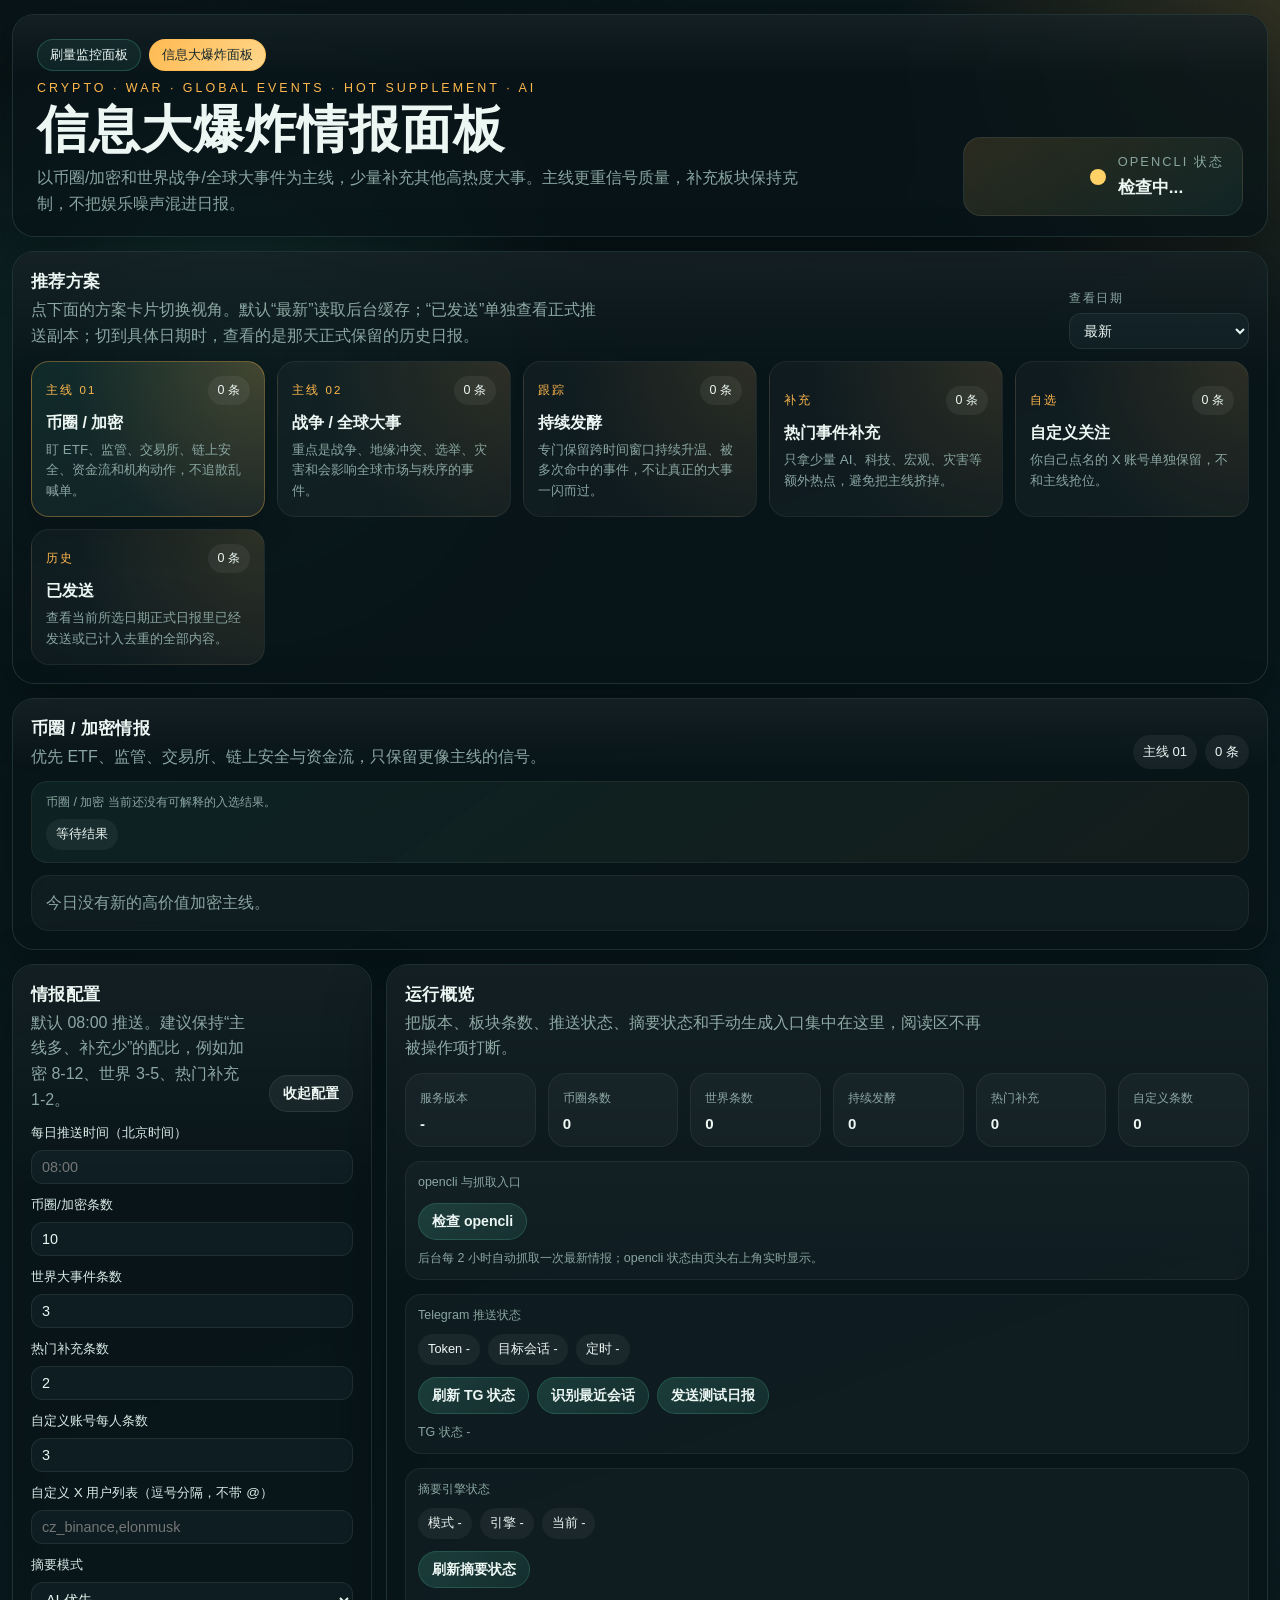
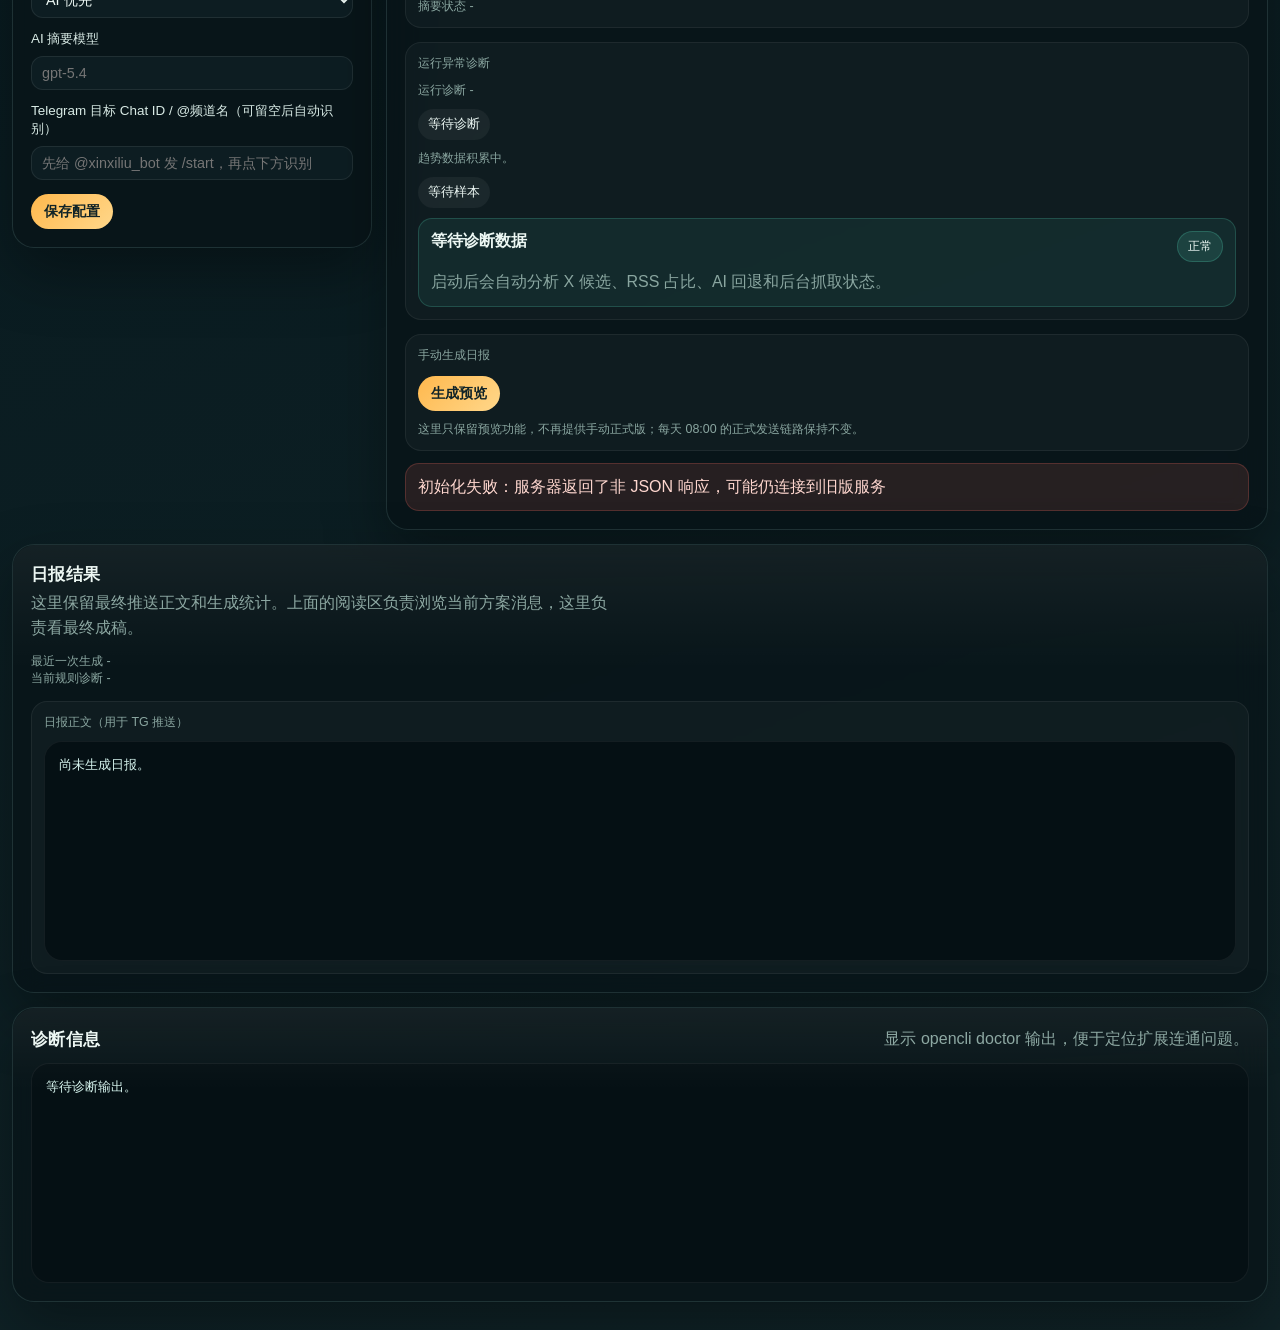
==== ui/x.html @ c11e809a "feat: ship intel briefing platform and release workflow" ====
<!DOCTYPE html>
<html lang="zh-CN">
<head>
  <meta charset="utf-8">
  <meta name="viewport" content="width=device-width, initial-scale=1">
  <title>信息大爆炸情报面板</title>
  <link rel="stylesheet" href="/ui/styles.css?v=20260330-44">
</head>
<body class="intel-page">
  <div class="page-shell">
    <header class="hero panel">
      <div>
        <div class="page-switch">
          <a class="switch-link" href="/">刷量监控面板</a>
          <a class="switch-link active" href="/x">信息大爆炸面板</a>
        </div>
        <p class="eyebrow">Crypto · War · Global Events · Hot Supplement · AI</p>
        <h1>信息大爆炸情报面板</h1>
        <p class="hero-copy">
          以币圈/加密和世界战争/全球大事件为主线，少量补充其他高热度大事。主线更重信号质量，补充板块保持克制，不把娱乐噪声混进日报。
        </p>
      </div>
      <div class="hero-status">
        <div class="status-pulse" id="xStatusDot"></div>
        <div>
          <div class="status-label">opencli 状态</div>
          <div class="status-value" id="xStatusText">检查中...</div>
        </div>
      </div>
    </header>

    <section class="panel intel-strategy-panel">
      <div class="section-head">
        <div class="section-title-wrap">
          <h2>推荐方案</h2>
          <p>点下面的方案卡片切换视角。默认“最新”读取后台缓存；“已发送”单独查看正式推送副本；切到具体日期时，查看的是那天正式保留的历史日报。</p>
        </div>
        <label class="intel-date-picker">
          <span>查看日期</span>
          <select id="digestDateSelect">
            <option value="">最新</option>
          </select>
        </label>
      </div>
      <div class="intel-strategy-grid" id="intelStrategyGrid">
        <button type="button" class="intel-strategy-card" data-intel-lane-card="crypto" aria-pressed="false">
          <div class="intel-strategy-card-head">
            <span class="intel-strategy-kicker">主线 01</span>
            <span class="intel-strategy-count" data-intel-lane-count="crypto">0 条</span>
          </div>
          <h3>币圈 / 加密</h3>
          <p>盯 ETF、监管、交易所、链上安全、资金流和机构动作，不追散乱喊单。</p>
        </button>
        <button type="button" class="intel-strategy-card" data-intel-lane-card="world" aria-pressed="false">
          <div class="intel-strategy-card-head">
            <span class="intel-strategy-kicker">主线 02</span>
            <span class="intel-strategy-count" data-intel-lane-count="world">0 条</span>
          </div>
          <h3>战争 / 全球大事</h3>
          <p>重点是战争、地缘冲突、选举、灾害和会影响全球市场与秩序的事件。</p>
        </button>
        <button type="button" class="intel-strategy-card" data-intel-lane-card="persistent" aria-pressed="false">
          <div class="intel-strategy-card-head">
            <span class="intel-strategy-kicker">跟踪</span>
            <span class="intel-strategy-count" data-intel-lane-count="persistent">0 条</span>
          </div>
          <h3>持续发酵</h3>
          <p>专门保留跨时间窗口持续升温、被多次命中的事件，不让真正的大事一闪而过。</p>
        </button>
        <button type="button" class="intel-strategy-card" data-intel-lane-card="hot" aria-pressed="false">
          <div class="intel-strategy-card-head">
            <span class="intel-strategy-kicker">补充</span>
            <span class="intel-strategy-count" data-intel-lane-count="hot">0 条</span>
          </div>
          <h3>热门事件补充</h3>
          <p>只拿少量 AI、科技、宏观、灾害等额外热点，避免把主线挤掉。</p>
        </button>
        <button type="button" class="intel-strategy-card" data-intel-lane-card="custom" aria-pressed="false">
          <div class="intel-strategy-card-head">
            <span class="intel-strategy-kicker">自选</span>
            <span class="intel-strategy-count" data-intel-lane-count="custom">0 条</span>
          </div>
          <h3>自定义关注</h3>
          <p>你自己点名的 X 账号单独保留，不和主线抢位。</p>
        </button>
        <button type="button" class="intel-strategy-card" data-intel-lane-card="sent" aria-pressed="false">
          <div class="intel-strategy-card-head">
            <span class="intel-strategy-kicker">历史</span>
            <span class="intel-strategy-count" data-intel-lane-count="sent">0 条</span>
          </div>
          <h3>已发送</h3>
          <p>查看当前所选日期正式日报里已经发送或已计入去重的全部内容。</p>
        </button>
      </div>
    </section>

    <section class="panel intel-focus-panel">
      <div class="section-head">
        <div class="section-title-wrap">
          <h2 id="focusLaneTitle">币圈 / 加密情报</h2>
          <p id="focusLaneDescription">切换上方方案卡片后，这里只显示对应板块的消息。</p>
        </div>
        <div class="headline-meta">
          <span id="focusLaneKicker">主线 01</span>
          <span id="focusLaneCount">0 条</span>
        </div>
      </div>
      <div class="intel-lane-diagnostics">
        <div class="summary-label" id="focusLaneSignalText">当前板块诊断 -</div>
        <div class="evidence-strip" id="focusLaneSignalChips">
          <span class="evidence-chip">等待数据</span>
        </div>
      </div>
      <div class="x-focused-list" id="xFocusedList">
        <article class="empty-card">尚无结果。点击“生成预览”开始。</article>
      </div>
    </section>

    <main class="x-dashboard intel-layout" id="intelLayout" data-config-collapsed="false">
      <section class="panel control-panel intel-config-panel" id="intelConfigPanel" data-collapsed="false">
        <div class="section-head">
          <div class="section-title-wrap">
            <h2>情报配置</h2>
            <p>默认 08:00 推送。建议保持“主线多、补充少”的配比，例如加密 8-12、世界 3-5、热门补充 1-2。</p>
          </div>
          <button type="button" class="btn btn-ghost intel-config-toggle" id="intelConfigToggle">收起配置</button>
        </div>

        <div class="intel-config-collapsed-copy" id="intelConfigCollapsedCopy" hidden>
          配置面板已隐藏。点击右上角重新展开。
        </div>

        <div class="intel-config-body" id="intelConfigBody">
          <form id="configForm" class="config-grid">
            <label>
              <span>每日推送时间（北京时间）</span>
              <input type="text" id="dailyTime" placeholder="08:00" autocomplete="off">
            </label>

            <label>
              <span>币圈/加密条数</span>
              <input type="number" id="cryptoLimit" min="1" max="30" step="1" value="10">
            </label>

            <label>
              <span>世界大事件条数</span>
              <input type="number" id="worldLimit" min="1" max="20" step="1" value="3">
            </label>

            <label>
              <span>热门补充条数</span>
              <input type="number" id="hotLimit" min="0" max="8" step="1" value="2">
            </label>

            <label>
              <span>自定义账号每人条数</span>
              <input type="number" id="customUserLimit" min="1" max="10" step="1" value="3">
            </label>

            <label>
              <span>自定义 X 用户列表（逗号分隔，不带 @）</span>
              <input type="text" id="customUsers" placeholder="cz_binance,elonmusk" autocomplete="off">
            </label>

            <label>
              <span>摘要模式</span>
              <select id="summaryMode">
                <option value="ai_first">AI 优先</option>
                <option value="fallback_only">仅规则回退</option>
              </select>
            </label>

            <label>
              <span>AI 摘要模型</span>
              <input type="text" id="summaryModel" placeholder="gpt-5.4" autocomplete="off">
            </label>

            <label>
              <span>Telegram 目标 Chat ID / @频道名（可留空后自动识别）</span>
              <input type="text" id="telegramChatId" placeholder="先给 @xinxiliu_bot 发 /start，再点下方识别" autocomplete="off">
            </label>

            <div class="action-row">
              <button type="submit" class="btn btn-primary" id="saveConfigButton">保存配置</button>
            </div>
          </form>
        </div>
      </section>

      <section class="panel summary-panel intel-ops-panel">
        <div class="section-head">
          <div class="section-title-wrap">
            <h2>运行概览</h2>
            <p>把版本、板块条数、推送状态、摘要状态和手动生成入口集中在这里，阅读区不再被操作项打断。</p>
          </div>
        </div>

        <div class="summary-grid compact">
          <article class="summary-card compact">
            <span class="summary-label">服务版本</span>
            <strong id="xServiceVersion">-</strong>
          </article>
          <article class="summary-card compact">
            <span class="summary-label">币圈条数</span>
            <strong id="summaryCryptoCount">0</strong>
          </article>
          <article class="summary-card compact">
            <span class="summary-label">世界条数</span>
            <strong id="summaryWorldCount">0</strong>
          </article>
          <article class="summary-card compact">
            <span class="summary-label">持续发酵</span>
            <strong id="summaryPersistentCount">0</strong>
          </article>
          <article class="summary-card compact">
            <span class="summary-label">热门补充</span>
            <strong id="summaryHotCount">0</strong>
          </article>
          <article class="summary-card compact">
            <span class="summary-label">自定义条数</span>
            <strong id="summaryCustomCount">0</strong>
          </article>
        </div>

        <div class="runtime-manage">
          <div class="summary-label">opencli 与抓取入口</div>
          <div class="action-row">
            <button type="button" class="btn btn-secondary" id="xCheckButton">检查 opencli</button>
          </div>
          <div class="summary-label">后台每 2 小时自动抓取一次最新情报；opencli 状态由页头右上角实时显示。</div>
        </div>

        <div class="runtime-manage">
          <div class="summary-label">Telegram 推送状态</div>
          <div class="evidence-strip">
            <span class="evidence-chip" id="telegramTokenStatus">Token -</span>
            <span class="evidence-chip" id="telegramChatStatus">目标会话 -</span>
            <span class="evidence-chip" id="telegramScheduleStatus">定时 -</span>
          </div>
          <div class="action-row">
            <button type="button" class="btn btn-secondary" id="telegramRefreshButton">刷新 TG 状态</button>
            <button type="button" class="btn btn-secondary" id="telegramResolveButton">识别最近会话</button>
            <button type="button" class="btn btn-secondary" id="telegramTestButton">发送测试日报</button>
            <button type="button" class="btn btn-secondary" id="telegramPendingConfirmButton" hidden>确认已发送</button>
            <button type="button" class="btn btn-secondary" id="telegramPendingClearButton" hidden>清除待确认</button>
          </div>
          <div class="summary-label" id="telegramStatusText">TG 状态 -</div>
        </div>

        <div class="runtime-manage">
          <div class="summary-label">摘要引擎状态</div>
          <div class="evidence-strip">
            <span class="evidence-chip" id="summaryModeStatus">模式 -</span>
            <span class="evidence-chip" id="summaryProviderStatus">引擎 -</span>
            <span class="evidence-chip" id="summaryRuntimeStatus">当前 -</span>
          </div>
          <div class="action-row">
            <button type="button" class="btn btn-secondary" id="summaryRefreshButton">刷新摘要状态</button>
          </div>
          <div class="summary-label" id="summaryStatusText">摘要状态 -</div>
        </div>

        <div class="runtime-manage intel-observability-block">
          <div class="summary-label">运行异常诊断</div>
          <div class="summary-label" id="observabilityHeadline">运行诊断 -</div>
          <div class="evidence-strip" id="observabilityChips">
            <span class="evidence-chip">等待诊断</span>
          </div>
          <div class="summary-label" id="observabilityTrendText">趋势数据积累中。</div>
          <div class="evidence-strip" id="observabilityTrendChips">
            <span class="evidence-chip">等待样本</span>
          </div>
          <div class="intel-observability-list" id="observabilityList">
            <article class="intel-observability-item" data-severity="ok">
              <div class="intel-observability-item-head">
                <strong>等待诊断数据</strong>
                <span class="intel-observability-badge" data-severity="ok">正常</span>
              </div>
              <p>启动后会自动分析 X 候选、RSS 占比、AI 回退和后台抓取状态。</p>
            </article>
          </div>
        </div>

        <div class="runtime-manage">
          <div class="summary-label">手动生成日报</div>
          <div class="action-row">
            <button type="button" class="btn btn-primary" id="previewDigestButton">生成预览</button>
          </div>
          <div class="summary-label">这里只保留预览功能，不再提供手动正式版；每天 08:00 的正式发送链路保持不变。</div>
        </div>

        <div class="feedback" id="xFeedback">等待操作。</div>
      </section>
    </main>

    <section class="panel summary-panel intel-digest-panel">
      <div class="section-head">
        <div class="section-title-wrap">
          <h2>日报结果</h2>
          <p>这里保留最终推送正文和生成统计。上面的阅读区负责浏览当前方案消息，这里负责看最终成稿。</p>
        </div>
      </div>

      <div class="summary-label" id="digestBuildMeta">最近一次生成 -</div>
      <div class="summary-label" id="digestSelectionMeta">当前规则诊断 -</div>

      <div class="runtime-manage">
        <div class="summary-label">日报正文（用于 TG 推送）</div>
        <pre id="digestMessage" class="log-output intel-digest-output">尚未生成日报。</pre>
      </div>
    </section>

    <section class="panel logs-panel">
      <div class="section-head">
        <h2>诊断信息</h2>
        <p>显示 opencli doctor 输出，便于定位扩展连通问题。</p>
      </div>
      <pre id="xDoctorOutput" class="log-output">等待诊断输出。</pre>
    </section>
  </div>

  <script type="module" src="/ui/js/intel/index.js?v=20260330-48"></script>
</body>
</html>
---- ui/styles.css ----
:root {
  --bg: #071417;
  --bg-soft: #102327;
  --panel: rgba(8, 20, 24, 0.78);
  --panel-strong: rgba(14, 31, 36, 0.96);
  --line: rgba(132, 184, 176, 0.18);
  --text: #ecf7f3;
  --muted: #8aa6a0;
  --accent: #ffb84d;
  --accent-2: #54d6b7;
  --danger: #ff6f61;
  --warn: #ffd166;
  --ok: #6fe6a6;
  --normal: #7bc6d6;
  --shadow: 0 24px 60px rgba(0, 0, 0, 0.35);
  --font-head: "Bahnschrift", "Segoe UI Variable Display", sans-serif;
  --font-body: "Segoe UI Variable Text", "Microsoft YaHei UI", sans-serif;
  --font-mono: "Consolas", "Cascadia Mono", monospace;
}

* {
  box-sizing: border-box;
}

html, body {
  margin: 0;
  min-height: 100%;
  overflow-x: hidden;
  background:
    radial-gradient(circle at top right, rgba(255, 184, 77, 0.16), transparent 24rem),
    radial-gradient(circle at 18% 12%, rgba(84, 214, 183, 0.18), transparent 22rem),
    linear-gradient(160deg, #081417 0%, #091b20 45%, #102327 100%);
  color: var(--text);
  font-family: var(--font-body);
}

body::before {
  content: "";
  position: fixed;
  inset: 0;
  pointer-events: none;
  background-image:
    linear-gradient(rgba(255, 255, 255, 0.015) 1px, transparent 1px),
    linear-gradient(90deg, rgba(255, 255, 255, 0.015) 1px, transparent 1px);
  background-size: 2.2rem 2.2rem;
  mask-image: linear-gradient(to bottom, rgba(0, 0, 0, 0.55), transparent);
}

.page-shell {
  width: 100%;
  max-width: 1400px;
  padding: 0 12px;
  margin: 14px auto 28px;
}

.panel {
  position: relative;
  border: 1px solid var(--line);
  border-radius: 22px;
  background: var(--panel);
  backdrop-filter: blur(16px);
  box-shadow: var(--shadow);
  overflow: hidden;
}

.panel::after {
  content: "";
  position: absolute;
  inset: 0;
  border-radius: inherit;
  pointer-events: none;
  background: linear-gradient(180deg, rgba(255, 255, 255, 0.05), transparent 28%);
}

.hero {
  display: grid;
  grid-template-columns: minmax(0, 1fr) 280px;
  gap: 18px;
  padding: 24px 24px 20px;
  margin-bottom: 14px;
}

.eyebrow {
  margin: 0 0 10px;
  color: var(--accent);
  text-transform: uppercase;
  letter-spacing: 0.24em;
  font-size: 0.78rem;
}

h1, h2 {
  margin: 0;
  font-family: var(--font-head);
  letter-spacing: 0.02em;
}

h1 {
  font-size: clamp(1.9rem, 4vw, 3.2rem);
  line-height: 0.98;
}

h2 {
  font-size: 1.05rem;
}

.hero-copy, .section-head p, .feedback, .empty-card {
  color: var(--muted);
  line-height: 1.6;
}

.hero-copy {
  margin: 10px 0 0;
  max-width: 48rem;
}

.page-switch {
  display: flex;
  gap: 8px;
  margin-bottom: 10px;
  flex-wrap: wrap;
}

.switch-link {
  display: inline-flex;
  align-items: center;
  gap: 6px;
  padding: 6px 12px;
  border-radius: 999px;
  border: 1px solid rgba(84, 214, 183, 0.24);
  color: var(--text);
  text-decoration: none;
  background: rgba(84, 214, 183, 0.08);
  font-size: 0.84rem;
}

.switch-link.active {
  color: #102327;
  background: linear-gradient(135deg, var(--accent), #ffd78a);
  border-color: rgba(255, 184, 77, 0.6);
}

.hero-status {
  align-self: end;
  display: flex;
  gap: 12px;
  align-items: center;
  justify-content: flex-end;
  padding: 16px 18px;
  border-radius: 18px;
  background: linear-gradient(145deg, rgba(255, 184, 77, 0.14), rgba(84, 214, 183, 0.08));
  border: 1px solid rgba(255, 255, 255, 0.08);
}

.status-pulse {
  width: 16px;
  height: 16px;
  border-radius: 999px;
  background: var(--muted);
  box-shadow: 0 0 0 0 rgba(123, 198, 214, 0.5);
  animation: pulse 1.8s infinite;
}

.status-label {
  font-size: 0.8rem;
  color: var(--muted);
  text-transform: uppercase;
  letter-spacing: 0.16em;
}

.status-value {
  margin-top: 4px;
  font-size: 1.08rem;
  font-weight: 700;
}

.dashboard {
  display: grid;
  grid-template-columns: 360px minmax(0, 1fr);
  gap: 14px;
}

.x-dashboard {
  display: grid;
  grid-template-columns: 360px minmax(0, 1fr);
  gap: 14px;
}

.intel-layout {
  margin-bottom: 14px;
}

.intel-page .hero {
  margin-bottom: 14px;
}

.intel-strategy-panel {
  padding: 18px;
  margin-bottom: 14px;
}

.intel-strategy-grid {
  display: grid;
  grid-template-columns: repeat(auto-fit, minmax(220px, 1fr));
  gap: 12px;
}

.intel-date-picker {
  display: grid;
  gap: 6px;
  min-width: 180px;
}

.intel-date-picker span {
  color: var(--muted);
  font-size: 0.78rem;
  text-transform: uppercase;
  letter-spacing: 0.14em;
}

.intel-strategy-card {
  appearance: none;
  width: 100%;
  text-align: left;
  color: inherit;
  cursor: pointer;
  font: inherit;
  padding: 14px;
  border-radius: 18px;
  background:
    radial-gradient(circle at top right, rgba(255, 184, 77, 0.12), transparent 12rem),
    rgba(255, 255, 255, 0.035);
  border: 1px solid rgba(255, 255, 255, 0.06);
  transition: transform 160ms ease, border-color 160ms ease, background 160ms ease, box-shadow 160ms ease;
}

.intel-strategy-card:hover {
  transform: translateY(-1px);
  border-color: rgba(255, 184, 77, 0.18);
}

.intel-strategy-card[data-active="true"] {
  border-color: rgba(255, 184, 77, 0.34);
  background:
    radial-gradient(circle at top right, rgba(255, 184, 77, 0.2), transparent 12rem),
    linear-gradient(145deg, rgba(84, 214, 183, 0.1), rgba(255, 255, 255, 0.05));
  box-shadow: 0 18px 34px rgba(0, 0, 0, 0.16);
}

.intel-strategy-card-head {
  display: flex;
  justify-content: space-between;
  gap: 10px;
  align-items: center;
}

.intel-strategy-count {
  padding: 6px 10px;
  border-radius: 999px;
  background: rgba(255, 255, 255, 0.06);
  color: var(--text);
  font-size: 0.78rem;
}

.intel-strategy-kicker {
  color: var(--accent);
  text-transform: uppercase;
  letter-spacing: 0.18em;
  font-size: 0.72rem;
}

.intel-strategy-card h3 {
  margin: 8px 0 6px;
  font-family: var(--font-head);
  font-size: 1rem;
}

.intel-strategy-card p {
  margin: 0;
  color: var(--muted);
  line-height: 1.55;
  font-size: 0.84rem;
}

.x-dashboard .logs-panel {
  grid-column: 1 / -1;
}

.x-focused-list {
  display: grid;
  gap: 12px;
}

.intel-focus-panel,
.intel-digest-panel {
  padding: 18px;
  margin-bottom: 14px;
}

.intel-lane-diagnostics {
  display: grid;
  gap: 8px;
  margin-bottom: 12px;
  padding: 12px 14px;
  border-radius: 16px;
  background: linear-gradient(145deg, rgba(84, 214, 183, 0.08), rgba(255, 184, 77, 0.05));
  border: 1px solid rgba(255, 255, 255, 0.06);
}

.intel-item-card {
  border-radius: 18px;
  padding: 16px;
  background:
    radial-gradient(circle at top right, rgba(255, 184, 77, 0.08), transparent 16rem),
    rgba(255, 255, 255, 0.035);
  border: 1px solid rgba(255, 255, 255, 0.06);
  display: grid;
  gap: 12px;
}

.intel-item-head {
  display: flex;
  justify-content: space-between;
  gap: 12px;
  align-items: start;
}

.intel-item-head h3 {
  margin: 6px 0 0;
  font-family: var(--font-head);
  font-size: 1.05rem;
}

.intel-item-links {
  display: flex;
  gap: 8px;
  flex-wrap: wrap;
  justify-content: flex-end;
}

.intel-item-summary {
  font-size: 0.95rem;
}

.intel-item-decision {
  display: grid;
  gap: 8px;
  padding: 12px;
  border-radius: 14px;
  background: rgba(255, 255, 255, 0.03);
  border: 1px solid rgba(255, 255, 255, 0.06);
}

.intel-item-decision-label {
  color: var(--muted);
  font-size: 0.76rem;
  text-transform: uppercase;
  letter-spacing: 0.16em;
}

.intel-item-details {
  margin-top: 2px;
}

.intel-item-detail-strip {
  padding: 0 12px 12px;
}

.intel-config-panel {
  align-self: start;
}

.intel-config-toggle {
  white-space: nowrap;
}

.intel-config-body {
  display: grid;
  gap: 14px;
}

.intel-config-collapsed-copy {
  padding: 12px 14px;
  border-radius: 16px;
  color: var(--muted);
  background: rgba(255, 255, 255, 0.03);
  border: 1px dashed rgba(255, 255, 255, 0.12);
}

.intel-layout[data-config-collapsed="true"] {
  grid-template-columns: 92px minmax(0, 1fr);
}

.intel-layout[data-config-collapsed="true"] .intel-config-panel {
  padding: 18px 14px;
}

.intel-layout[data-config-collapsed="true"] .intel-config-panel .section-head {
  flex-direction: column;
  align-items: stretch;
  margin-bottom: 0;
}

.intel-layout[data-config-collapsed="true"] .intel-config-panel .section-title-wrap p {
  display: none;
}

.intel-layout[data-config-collapsed="true"] .intel-config-toggle {
  padding-left: 10px;
  padding-right: 10px;
}

.intel-ops-panel .summary-grid.compact {
  margin-bottom: 4px;
}

.intel-digest-output {
  min-height: 220px;
  max-height: 360px;
}

.intel-digest-output a {
  color: #7df0ca;
  text-decoration: none;
  border-bottom: 1px solid rgba(125, 240, 202, 0.45);
}

.intel-digest-output a:hover {
  color: #ffd78a;
  border-bottom-color: rgba(255, 215, 138, 0.75);
}

.control-panel,
.logs-panel {
  padding: 18px;
}

.summary-panel,
.windows-panel {
  padding: 18px;
}

.windows-panel,
.logs-panel {
  grid-column: 1 / -1;
}

.section-head {
  display: flex;
  justify-content: space-between;
  gap: 14px;
  align-items: end;
  margin-bottom: 12px;
}

.section-title-wrap {
  display: grid;
  gap: 4px;
}

.section-head p {
  margin: 0;
  max-width: 36rem;
}

.config-grid {
  display: grid;
  gap: 12px;
}

label {
  display: grid;
  gap: 8px;
}

label span {
  color: #d9ebe6;
  font-size: 0.84rem;
}

input,
select {
  width: 100%;
  padding: 8px 10px;
  border-radius: 12px;
  border: 1px solid rgba(255, 255, 255, 0.08);
  background: var(--panel-strong);
  color: var(--text);
  font: inherit;
  font-size: 0.9rem;
  transition: border-color 160ms ease, transform 160ms ease, box-shadow 160ms ease;
}

input:focus,
select:focus {
  outline: none;
  border-color: rgba(255, 184, 77, 0.7);
  box-shadow: 0 0 0 4px rgba(255, 184, 77, 0.12);
  transform: translateY(-1px);
}

.action-row {
  display: flex;
  gap: 8px;
  margin-top: 2px;
  flex-wrap: wrap;
}

.btn {
  appearance: none;
  border: none;
  border-radius: 999px;
  padding: 8px 13px;
  font: inherit;
  font-size: 0.88rem;
  font-weight: 700;
  cursor: pointer;
  transition: transform 160ms ease, filter 160ms ease, opacity 160ms ease;
}

.btn:hover {
  transform: translateY(-1px);
  filter: brightness(1.06);
}

.btn:disabled {
  opacity: 0.5;
  cursor: not-allowed;
  transform: none;
}

.btn-primary {
  color: #102327;
  background: linear-gradient(135deg, var(--accent), #ffd78a);
}

.btn-secondary {
  color: var(--text);
  background: linear-gradient(135deg, rgba(84, 214, 183, 0.18), rgba(84, 214, 183, 0.1));
  border: 1px solid rgba(84, 214, 183, 0.18);
}

.feedback {
  margin-top: 12px;
  padding: 10px 12px;
  border-radius: 14px;
  background: rgba(255, 255, 255, 0.04);
  border: 1px solid rgba(255, 255, 255, 0.06);
}

.runtime-manage {
  display: grid;
  gap: 10px;
  margin-top: 14px;
  padding: 12px;
  border-radius: 16px;
  background: rgba(255, 255, 255, 0.03);
  border: 1px solid rgba(255, 255, 255, 0.06);
}

.intel-observability-list {
  display: grid;
  gap: 8px;
}

.intel-observability-item {
  display: grid;
  gap: 8px;
  padding: 12px;
  border-radius: 14px;
  background: rgba(255, 255, 255, 0.035);
  border: 1px solid rgba(255, 255, 255, 0.06);
}

.intel-observability-item-head {
  display: flex;
  align-items: flex-start;
  justify-content: space-between;
  gap: 10px;
}

.intel-observability-item p,
.intel-observability-hint {
  margin: 0;
  color: var(--muted);
  line-height: 1.5;
}

.intel-observability-badge {
  display: inline-flex;
  align-items: center;
  padding: 6px 10px;
  border-radius: 999px;
  font-size: 0.76rem;
  white-space: nowrap;
  background: rgba(255, 255, 255, 0.06);
}

.intel-observability-item[data-severity="critical"] {
  border-color: rgba(255, 111, 97, 0.28);
  background: rgba(255, 111, 97, 0.08);
}

.intel-observability-item[data-severity="warn"] {
  border-color: rgba(255, 184, 77, 0.24);
  background: rgba(255, 184, 77, 0.08);
}

.intel-observability-item[data-severity="ok"] {
  border-color: rgba(84, 214, 183, 0.22);
  background: rgba(84, 214, 183, 0.08);
}

.intel-observability-badge[data-severity="critical"],
.intel-observability-chip[data-severity="critical"] {
  background: rgba(255, 111, 97, 0.18);
  border: 1px solid rgba(255, 111, 97, 0.28);
}

.intel-observability-badge[data-severity="warn"],
.intel-observability-chip[data-severity="warn"] {
  background: rgba(255, 184, 77, 0.16);
  border: 1px solid rgba(255, 184, 77, 0.24);
}

.intel-observability-badge[data-severity="ok"],
.intel-observability-chip[data-severity="ok"] {
  background: rgba(84, 214, 183, 0.14);
  border: 1px solid rgba(84, 214, 183, 0.24);
}

.confirm-bar {
  display: grid;
  gap: 8px;
  padding: 10px;
  border-radius: 14px;
  background: rgba(255, 184, 77, 0.08);
  border: 1px solid rgba(255, 184, 77, 0.16);
}

.confirm-text {
  color: var(--text);
  font-size: 0.92rem;
  line-height: 1.5;
}

.confirm-actions {
  display: flex;
  gap: 8px;
  flex-wrap: wrap;
}

.btn-confirm {
  color: #102327;
  background: linear-gradient(135deg, #ffd166, #ffb84d);
}

.btn-ghost {
  color: var(--text);
  background: rgba(255, 255, 255, 0.06);
  border: 1px solid rgba(255, 255, 255, 0.08);
}

.feedback.error {
  color: #ffd7cf;
  background: rgba(255, 111, 97, 0.12);
  border-color: rgba(255, 111, 97, 0.22);
}

.summary-grid,
.window-grid,
.symbol-overview-grid {
  display: grid;
  gap: 12px;
}

.scroll-region {
  overflow-y: auto;
  overflow-x: hidden;
  padding-right: 6px;
  scrollbar-width: thin;
  scrollbar-color: rgba(255, 184, 77, 0.35) rgba(255, 255, 255, 0.04);
}

.scroll-region::-webkit-scrollbar {
  width: 10px;
}

.scroll-region::-webkit-scrollbar-track {
  background: rgba(255, 255, 255, 0.04);
  border-radius: 999px;
}

.scroll-region::-webkit-scrollbar-thumb {
  background: rgba(255, 184, 77, 0.32);
  border-radius: 999px;
  border: 2px solid transparent;
  background-clip: padding-box;
}

.symbol-scroll-region {
  max-height: 360px;
}

.window-scroll-region {
  max-height: 620px;
}

.summary-grid {
  grid-template-columns: repeat(4, minmax(0, 1fr));
}

.summary-grid.compact {
  grid-template-columns: repeat(4, minmax(0, 1fr));
}

.intel-page .summary-grid.compact {
  grid-template-columns: repeat(6, minmax(0, 1fr));
}

.symbol-overview-grid {
  grid-template-columns: repeat(4, minmax(0, 1fr));
  margin-top: 12px;
}

.headline-panel {
  margin-bottom: 12px;
  padding: 18px;
  border-radius: 18px;
  background:
    radial-gradient(circle at top right, rgba(255, 184, 77, 0.15), transparent 18rem),
    linear-gradient(145deg, rgba(84, 214, 183, 0.12), rgba(255, 255, 255, 0.04));
  border: 1px solid rgba(255, 255, 255, 0.08);
}

.headline-kicker {
  color: var(--accent);
  text-transform: uppercase;
  letter-spacing: 0.18em;
  font-size: 0.76rem;
}

.headline-panel h3 {
  margin: 6px 0 8px;
  font-family: var(--font-head);
  font-size: clamp(1.5rem, 2.5vw, 2.2rem);
  line-height: 1;
}

.headline-panel p {
  margin: 0;
  max-width: 46rem;
  color: var(--text);
  opacity: 0.86;
  line-height: 1.6;
}

.headline-meta {
  display: flex;
  flex-wrap: wrap;
  gap: 8px;
  margin-top: 12px;
}

.headline-meta span {
  padding: 8px 10px;
  border-radius: 999px;
  background: rgba(255, 255, 255, 0.06);
  color: var(--text);
  font-size: 0.82rem;
}

.headline-panel[data-level="warming"] {
  border-color: rgba(255, 209, 102, 0.22);
}

.headline-panel[data-level="low"] {
  border-color: rgba(123, 198, 214, 0.22);
}

.headline-panel[data-level="active"] {
  border-color: rgba(111, 230, 166, 0.22);
}

.headline-panel[data-level="watch"] {
  border-color: rgba(255, 184, 77, 0.26);
}

.headline-panel[data-level="high"] {
  border-color: rgba(255, 111, 97, 0.26);
}

.summary-card,
.window-card,
.empty-card {
  border-radius: 18px;
  padding: 14px;
  background: rgba(255, 255, 255, 0.035);
  border: 1px solid rgba(255, 255, 255, 0.06);
}

.symbol-overview-card {
  border-radius: 16px;
  padding: 12px;
  background: rgba(255, 255, 255, 0.035);
  border: 1px solid rgba(255, 255, 255, 0.06);
  cursor: pointer;
  transition: transform 160ms ease, border-color 160ms ease, background 160ms ease;
}

.symbol-overview-card:hover {
  transform: translateY(-1px);
  border-color: rgba(255, 184, 77, 0.18);
}

.symbol-overview-card[data-selected="true"] {
  border-color: rgba(255, 184, 77, 0.34);
  background:
    radial-gradient(circle at top right, rgba(255, 184, 77, 0.12), transparent 12rem),
    rgba(255, 255, 255, 0.045);
}

.symbol-overview-card h3 {
  margin: 6px 0 4px;
  font-family: var(--font-head);
  font-size: 1rem;
}

.symbol-overview-card p {
  margin: 0;
  color: var(--muted);
  line-height: 1.55;
}

.symbol-card-head {
  display: flex;
  justify-content: space-between;
  gap: 12px;
  align-items: start;
}

.symbol-remove {
  padding: 6px 9px;
  border-radius: 999px;
  border: 1px solid rgba(255, 111, 97, 0.28);
  background: rgba(255, 111, 97, 0.08);
  color: #ffd7cf;
  cursor: pointer;
  font: inherit;
  font-size: 0.82rem;
  position: relative;
  z-index: 2;
}

.symbol-actions {
  display: flex;
  gap: 8px;
  flex-wrap: wrap;
  justify-content: flex-end;
}

.summary-card.compact strong {
  font-size: 0.94rem;
}

.summary-card strong {
  display: block;
  margin-top: 8px;
  font-family: var(--font-head);
  font-size: 1.05rem;
}

.summary-label,
.metric-label,
.window-meta {
  color: var(--muted);
  font-size: 0.78rem;
}

.window-grid {
  grid-template-columns: repeat(3, minmax(0, 1fr));
  align-items: start;
}

.window-grid > .empty-card {
  grid-column: 1 / -1;
}

.window-card {
  display: grid;
  gap: 10px;
  transform: none;
  opacity: 1;
}

.window-card header {
  display: flex;
  justify-content: space-between;
  gap: 10px;
  align-items: start;
}

.window-title-wrap {
  display: grid;
  gap: 4px;
}

.intel-lane-card .window-title-wrap {
  gap: 6px;
}

.window-symbol {
  display: inline-flex;
  width: fit-content;
  padding: 6px 8px;
  border-radius: 999px;
  background: rgba(255, 255, 255, 0.05);
  color: var(--text);
  font-size: 0.76rem;
}

.window-card h3 {
  margin: 0;
  font-family: var(--font-head);
  font-size: 1.08rem;
}

.window-summary {
  margin: 0;
  color: var(--text);
  line-height: 1.55;
}

.intel-lane-meta {
  max-width: 28rem;
  line-height: 1.45;
}

.axis-grid {
  display: grid;
  grid-template-columns: repeat(3, minmax(0, 1fr));
  gap: 8px;
}

.axis-card {
  padding: 10px;
  border-radius: 14px;
  background: rgba(0, 0, 0, 0.16);
  border: 1px solid rgba(255, 255, 255, 0.06);
}

.axis-card strong {
  display: block;
  margin-top: 6px;
  font-family: var(--font-head);
  font-size: 0.92rem;
}

.axis-card p {
  margin: 6px 0 0;
  color: var(--muted);
  font-size: 0.8rem;
  line-height: 1.45;
}

.axis-card[data-axis-status="positive"] {
  border-color: rgba(111, 230, 166, 0.3);
}

.axis-card[data-axis-status="neutral"] {
  border-color: rgba(255, 184, 77, 0.26);
}

.axis-card[data-axis-status="negative"] {
  border-color: rgba(123, 198, 214, 0.18);
}

.axis-card[data-axis-status="warming"] {
  border-color: rgba(255, 209, 102, 0.26);
}

.evidence-strip {
  display: flex;
  flex-wrap: wrap;
  gap: 8px;
}

.evidence-chip {
  padding: 7px 10px;
  border-radius: 999px;
  background: rgba(255, 255, 255, 0.05);
  color: var(--text);
  font-size: 0.8rem;
}

.intel-decision-chip {
  background: rgba(255, 184, 77, 0.12);
  border: 1px solid rgba(255, 184, 77, 0.18);
}

.intel-signal-chip {
  background: rgba(84, 214, 183, 0.12);
  border: 1px solid rgba(84, 214, 183, 0.18);
}

.details-box {
  border-radius: 14px;
  background: rgba(255, 255, 255, 0.03);
  border: 1px solid rgba(255, 255, 255, 0.06);
  overflow: hidden;
}

.details-box summary {
  cursor: pointer;
  list-style: none;
  padding: 10px 12px;
  color: var(--muted);
  font-size: 0.84rem;
}

.details-box summary::-webkit-details-marker {
  display: none;
}

.details-grid {
  display: grid;
  grid-template-columns: repeat(2, minmax(0, 1fr));
  gap: 8px;
  padding: 0 12px 12px;
}

.state-chip {
  padding: 6px 9px;
  border-radius: 999px;
  font-size: 0.7rem;
  font-weight: 700;
  letter-spacing: 0.12em;
  text-transform: uppercase;
  border: 1px solid currentColor;
}

.window-card[data-level="warming"] .state-chip {
  color: var(--warn);
}

.window-card[data-level="low"] .state-chip {
  color: var(--normal);
}

.window-card[data-level="active"] .state-chip {
  color: var(--ok);
}

.window-card[data-level="watch"] .state-chip {
  color: var(--accent);
}

.window-card[data-level="high"] .state-chip {
  color: var(--danger);
}

.score-band {
  position: relative;
  height: 10px;
  border-radius: 999px;
  overflow: hidden;
  background: rgba(255, 255, 255, 0.08);
}

.score-band span {
  display: block;
  height: 100%;
  border-radius: inherit;
  background: linear-gradient(90deg, #54d6b7, #ffb84d 56%, #ff6f61);
}

.metrics-grid {
  display: grid;
  grid-template-columns: repeat(2, minmax(0, 1fr));
  gap: 12px;
}

.metric {
  padding: 9px;
  border-radius: 12px;
  background: rgba(0, 0, 0, 0.14);
}

.metric strong {
  display: block;
  margin-top: 4px;
  font-family: var(--font-head);
  font-size: 0.92rem;
}

.warmup-wrap {
  display: grid;
  gap: 6px;
}

.warmup-bar {
  height: 8px;
  border-radius: 999px;
  background: rgba(255, 255, 255, 0.08);
  overflow: hidden;
}

.warmup-bar span {
  display: block;
  height: 100%;
  background: linear-gradient(90deg, #ffd166, #ffb84d);
}

.log-output {
  margin: 0;
  min-height: 220px;
  max-height: 340px;
  overflow: auto;
  padding: 14px;
  border-radius: 18px;
  background: #051014;
  border: 1px solid rgba(255, 255, 255, 0.06);
  color: #d6f4ee;
  font-family: var(--font-mono);
  font-size: 0.84rem;
  line-height: 1.45;
  white-space: pre-wrap;
}

body[data-mode="idle"] .status-pulse,
body[data-mode="stopped"] .status-pulse {
  background: var(--muted);
}

body[data-mode="starting"] .status-pulse,
body[data-mode="stopping"] .status-pulse {
  background: var(--warn);
}

body[data-mode="running"] .status-pulse {
  background: var(--ok);
}

body[data-mode="error"] .status-pulse {
  background: var(--danger);
}

@keyframes pulse {
  0% {
    box-shadow: 0 0 0 0 rgba(255, 184, 77, 0.45);
  }
  70% {
    box-shadow: 0 0 0 14px rgba(255, 184, 77, 0);
  }
  100% {
    box-shadow: 0 0 0 0 rgba(255, 184, 77, 0);
  }
}

@media (max-width: 1100px) {
  .dashboard,
  .x-dashboard {
    grid-template-columns: 1fr;
  }

  .intel-layout[data-config-collapsed="true"] {
    grid-template-columns: 1fr;
  }

  .intel-strategy-grid {
    grid-template-columns: repeat(2, minmax(0, 1fr));
  }

  .summary-grid,
  .summary-grid.compact {
    grid-template-columns: repeat(2, minmax(0, 1fr));
  }

  .intel-page .summary-grid.compact {
    grid-template-columns: repeat(2, minmax(0, 1fr));
  }

  .symbol-overview-grid {
    grid-template-columns: repeat(2, minmax(0, 1fr));
  }

  .window-grid {
    grid-template-columns: repeat(2, minmax(0, 1fr));
  }
}

@media (max-width: 760px) {
  .page-shell {
    margin: 10px auto 24px;
    padding: 0 10px;
  }

  .hero {
    grid-template-columns: 1fr;
    padding: 22px;
  }

  .hero-status,
  .section-head {
    align-items: start;
  }

  .intel-strategy-grid {
    grid-template-columns: 1fr;
  }

  .intel-date-picker {
    width: 100%;
  }

  .intel-item-head {
    flex-direction: column;
  }

  .intel-item-links {
    justify-content: flex-start;
  }

  .intel-page .summary-grid.compact {
    grid-template-columns: 1fr;
  }

  .summary-grid,
  .metrics-grid,
  .axis-grid,
  .details-grid,
  .summary-grid.compact,
  .symbol-overview-grid {
    grid-template-columns: 1fr;
  }

  .window-grid {
    grid-template-columns: 1fr;
  }

  .action-row {
    flex-direction: column;
  }
}
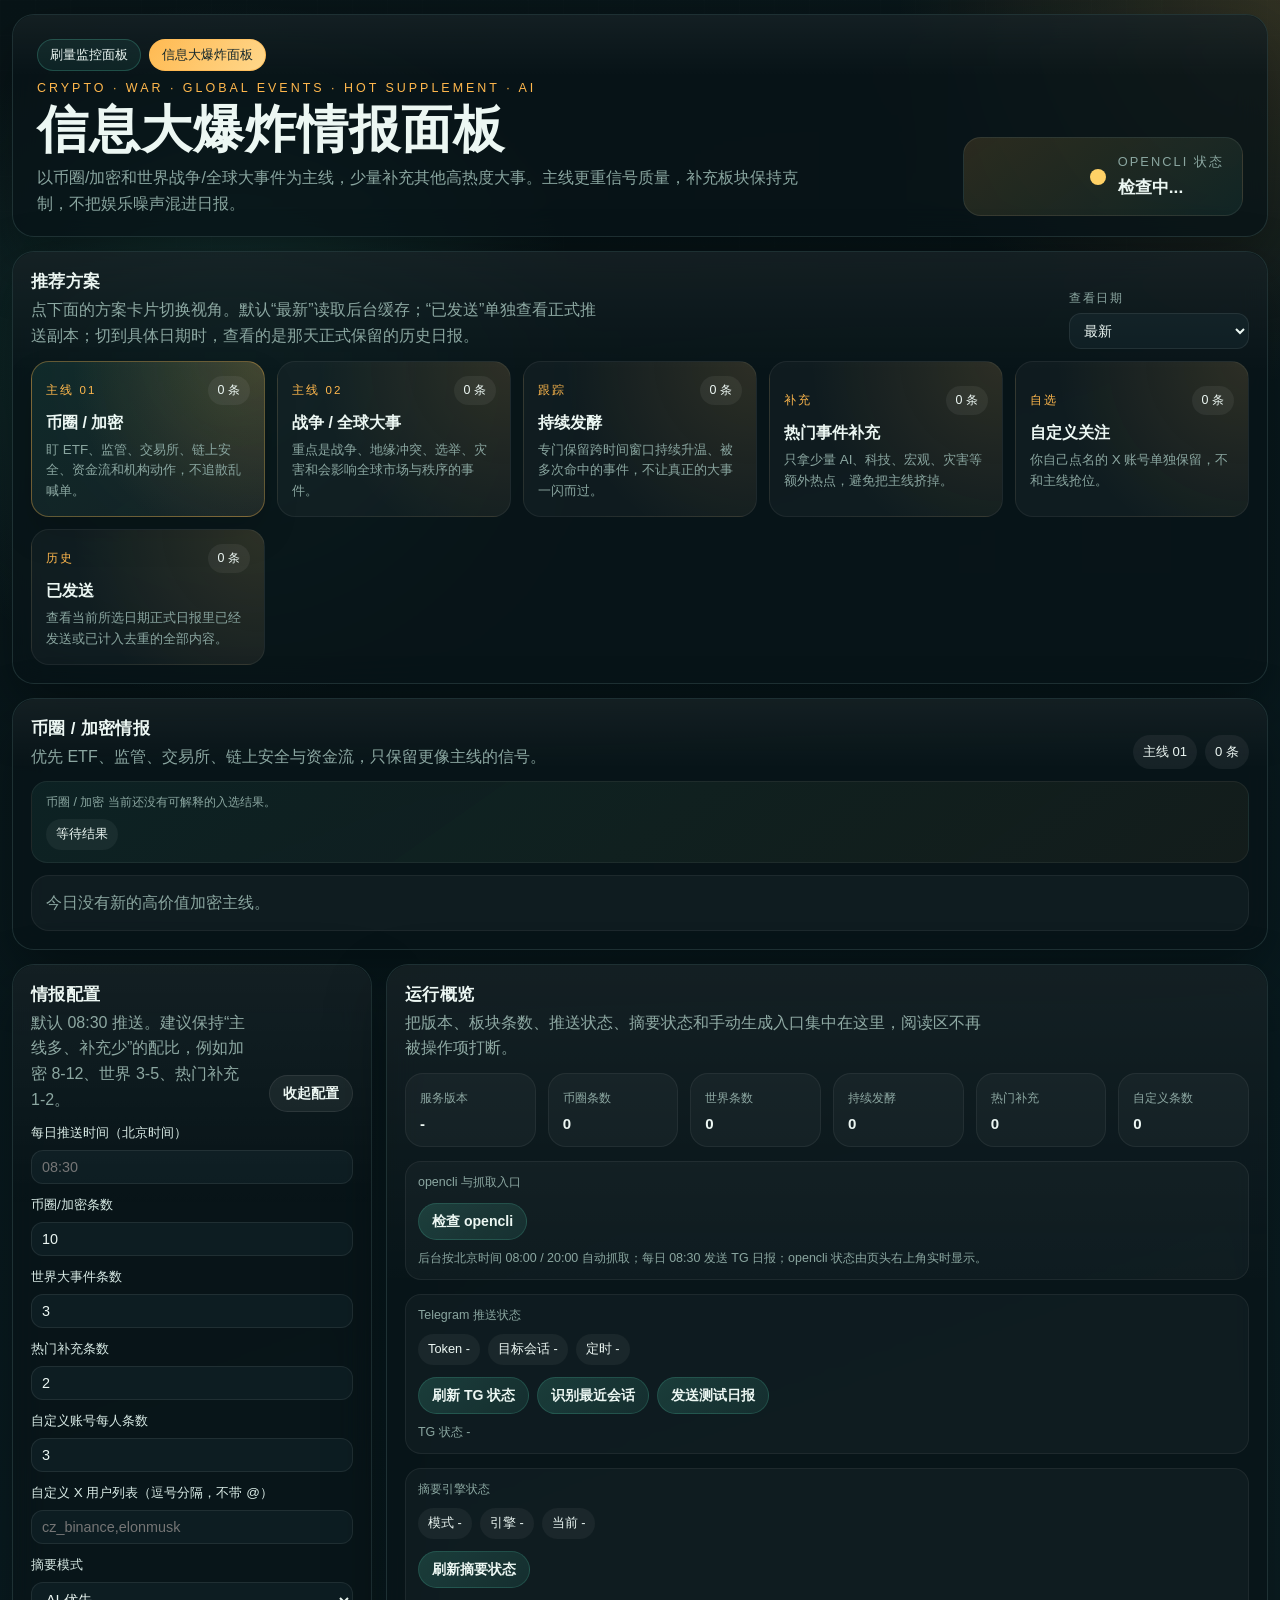
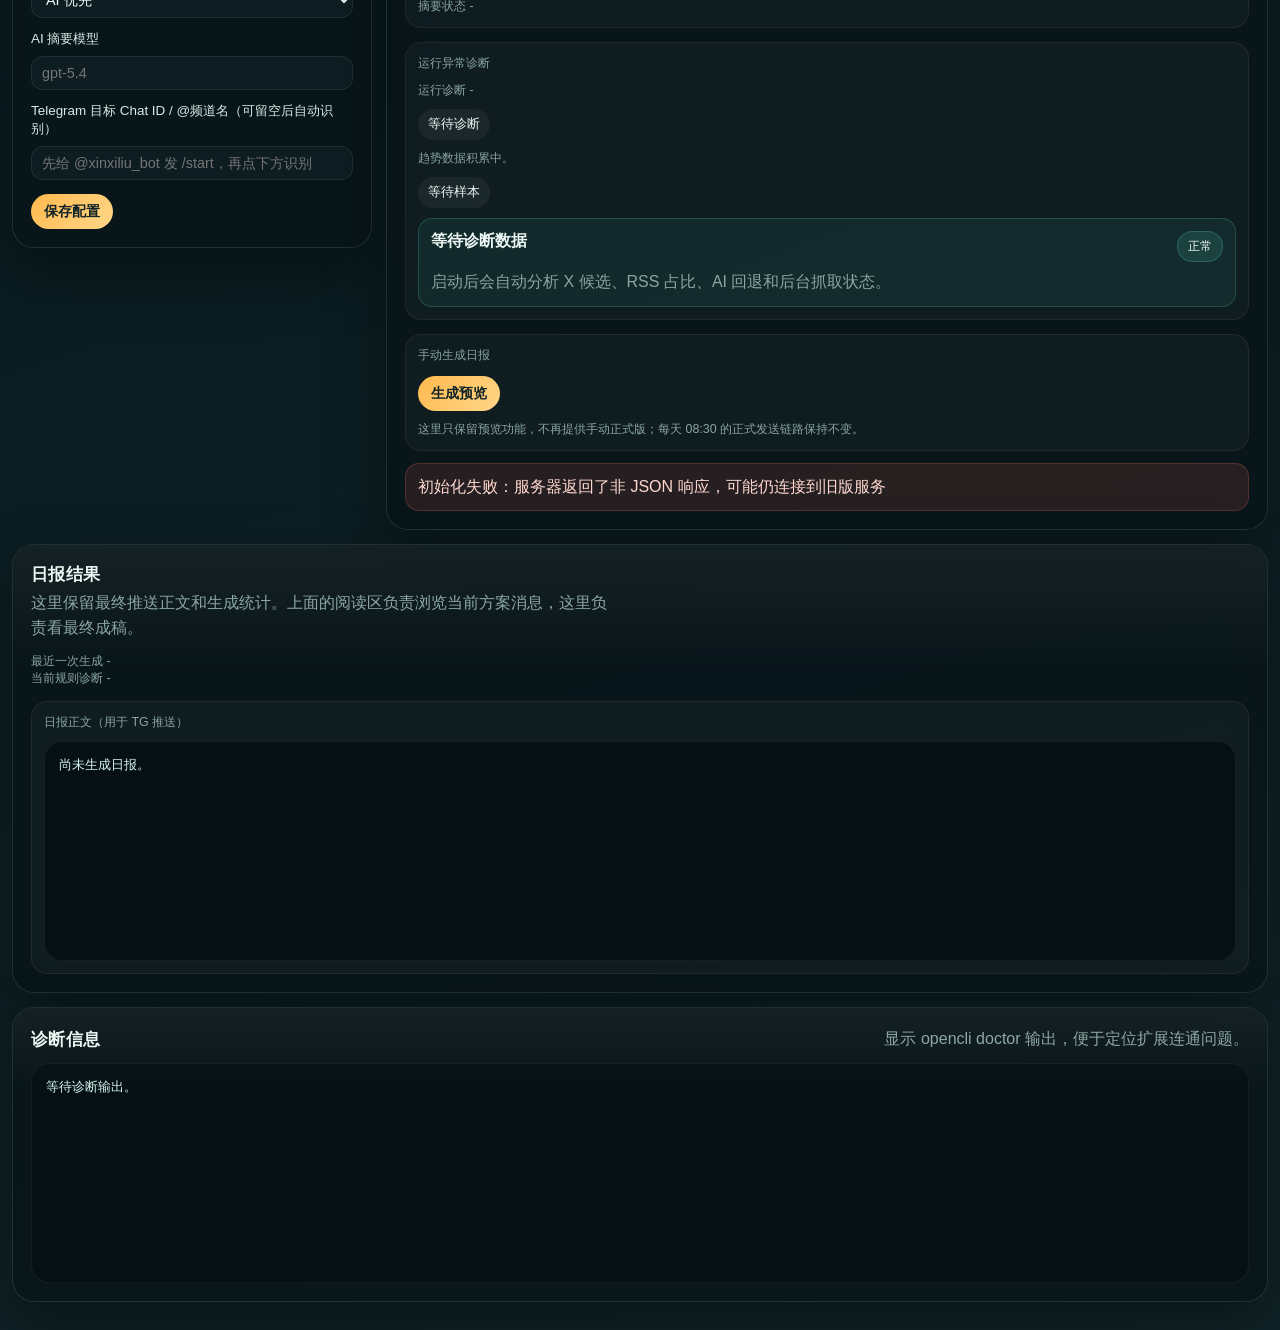
==== commit d2149a22: "feat: schedule intel collection and delivery" ====
--- a/ui/x.html
+++ b/ui/x.html
@@ -121,7 +121,7 @@
         <div class="section-head">
           <div class="section-title-wrap">
             <h2>情报配置</h2>
-            <p>默认 08:00 推送。建议保持“主线多、补充少”的配比，例如加密 8-12、世界 3-5、热门补充 1-2。</p>
+            <p>默认 08:30 推送。建议保持“主线多、补充少”的配比，例如加密 8-12、世界 3-5、热门补充 1-2。</p>
           </div>
           <button type="button" class="btn btn-ghost intel-config-toggle" id="intelConfigToggle">收起配置</button>
         </div>
@@ -134,7 +134,7 @@
           <form id="configForm" class="config-grid">
             <label>
               <span>每日推送时间（北京时间）</span>
-              <input type="text" id="dailyTime" placeholder="08:00" autocomplete="off">
+              <input type="text" id="dailyTime" placeholder="08:30" autocomplete="off">
             </label>
 
             <label>
@@ -227,7 +227,7 @@
           <div class="action-row">
             <button type="button" class="btn btn-secondary" id="xCheckButton">检查 opencli</button>
           </div>
-          <div class="summary-label">后台每 2 小时自动抓取一次最新情报；opencli 状态由页头右上角实时显示。</div>
+          <div class="summary-label">后台按北京时间 08:00 / 20:00 自动抓取；每日 08:30 发送 TG 日报；opencli 状态由页头右上角实时显示。</div>
         </div>
 
         <div class="runtime-manage">
@@ -286,7 +286,7 @@
           <div class="action-row">
             <button type="button" class="btn btn-primary" id="previewDigestButton">生成预览</button>
           </div>
-          <div class="summary-label">这里只保留预览功能，不再提供手动正式版；每天 08:00 的正式发送链路保持不变。</div>
+          <div class="summary-label">这里只保留预览功能，不再提供手动正式版；每天 08:30 的正式发送链路保持不变。</div>
         </div>
 
         <div class="feedback" id="xFeedback">等待操作。</div>
@@ -319,6 +319,6 @@
     </section>
   </div>
 
-  <script type="module" src="/ui/js/intel/index.js?v=20260330-48"></script>
+  <script type="module" src="/ui/js/intel/index.js?v=20260331-49"></script>
 </body>
 </html>
